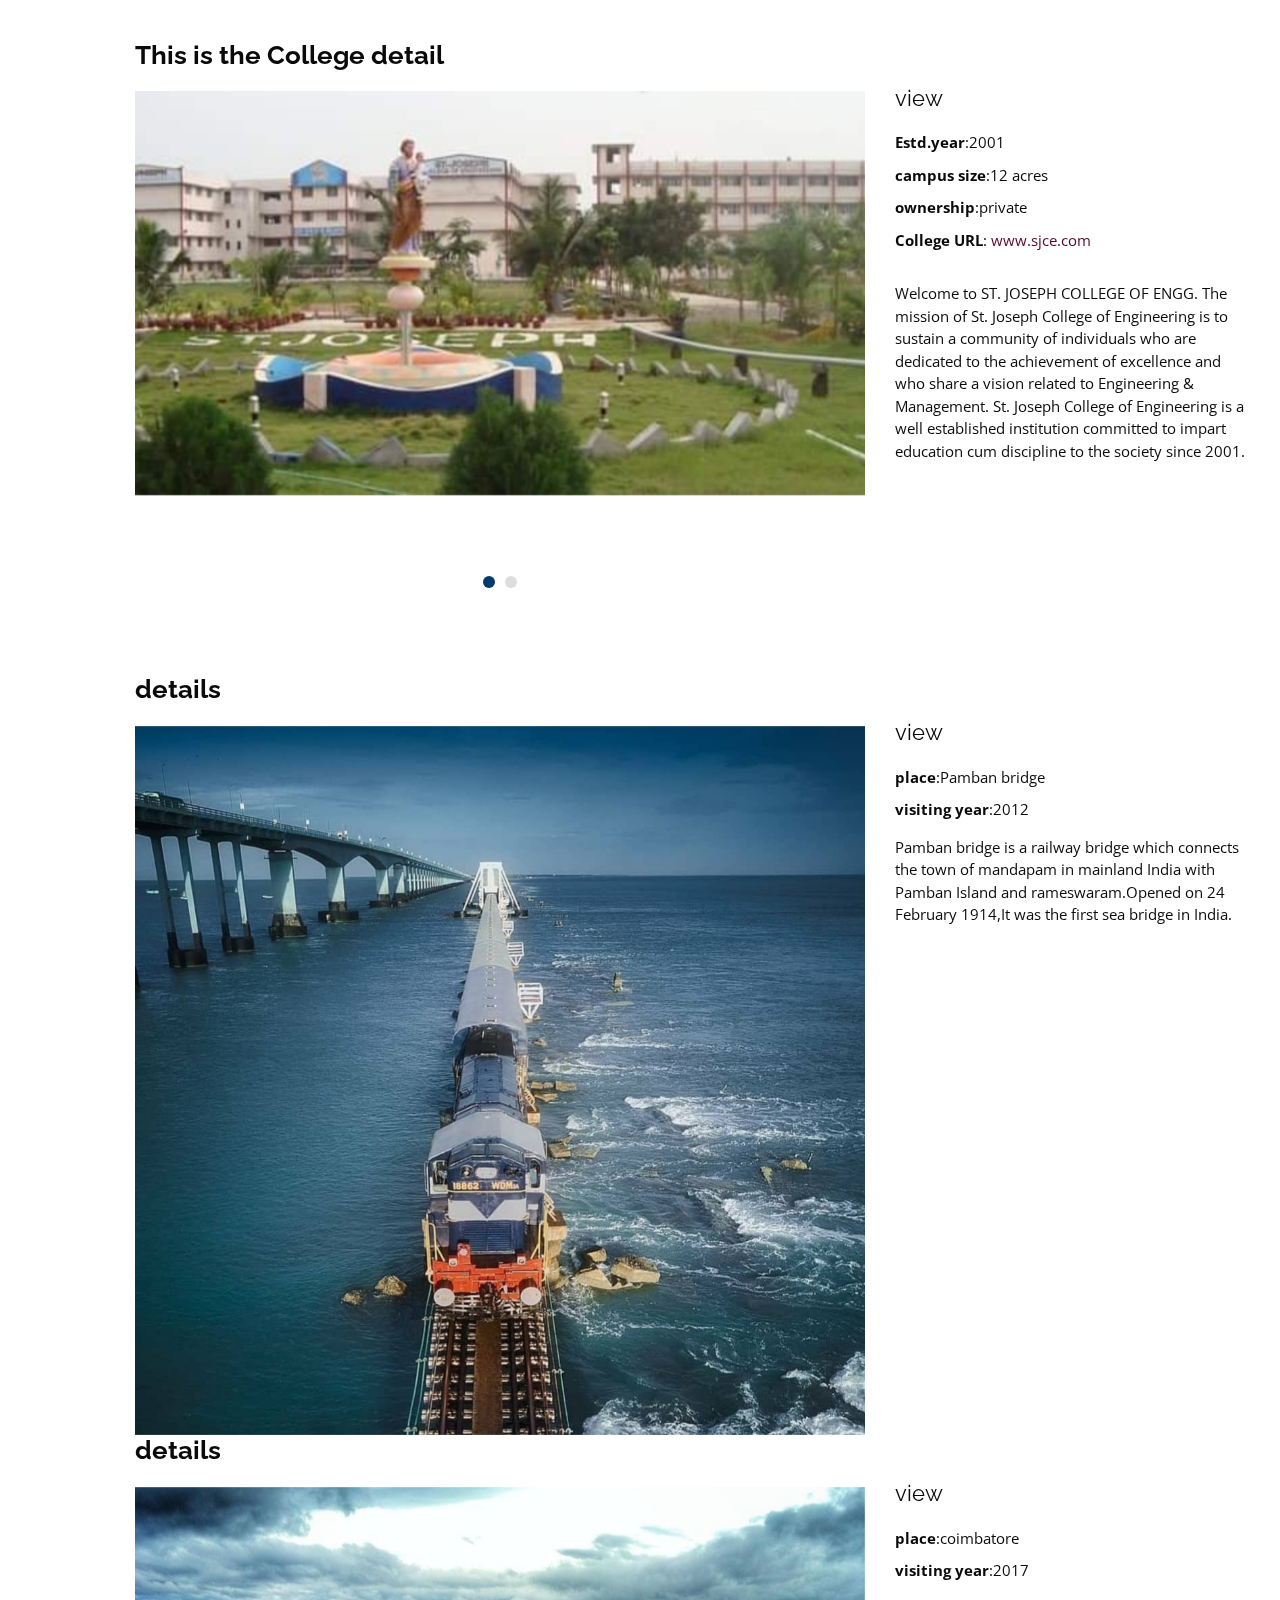
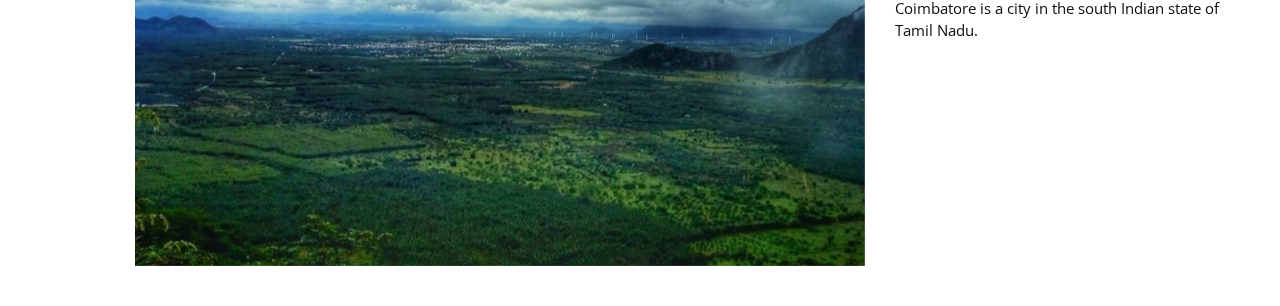
==== portfolio-details.html @ 9cac4dd3 "first commit" ====
<!DOCTYPE html>
<html lang="en">

<head>
  <meta charset="utf-8">
  <meta content="width=device-width, initial-scale=1.0" name="viewport">

  <title>Portfolio Details - Personal Bootstrap Template</title>
  <meta content="" name="description">
  <meta content="" name="keywords">

  <!-- Favicons -->
  <link href="../static/assets/img/favicon.png" rel="icon">
  <link href="../static/assets/img/apple-touch-icon.png" rel="apple-touch-icon">

  <!-- Google Fonts -->
  <link
    href="https://fonts.googleapis.com/css?family=Open+Sans:300,300i,400,400i,600,600i,700,700i|Raleway:300,300i,400,400i,500,500i,600,600i,700,700i|Poppins:300,300i,400,400i,500,500i,600,600i,700,700i"
    rel="stylesheet">

  <!-- Vendor CSS Files -->
  <link href="../static/assets/vendor/bootstrap/css/bootstrap.min.css" rel="stylesheet">
  <link href="../static/assets/vendor/icofont/icofont.min.css" rel="stylesheet">
  <link href="../static/assets/vendor/boxicons/css/boxicons.min.css" rel="stylesheet">
  <link href="../static/assets/vendor/venobox/venobox.css" rel="stylesheet">
  <link href="../static/assets/vendor/owl.carousel/assets/owl.carousel.min.css" rel="stylesheet">
  <link href="../static/assets/vendor/aos/aos.css" rel="stylesheet">

  <!-- Template Main CSS File -->
  <link href="../static/assets/css/style.css" rel="stylesheet">

  <!-- =======================================================
  * Template Name: MyResume - v2.2.1
  * Template URL: https://bootstrapmade.com/free-html-bootstrap-template-my-resume/
  * Author: BootstrapMade.com
  * License: https://bootstrapmade.com/license/
  ======================================================== -->
</head>

<body>

  <main id="main">

    <!-- ======= Portfolio Details ======= -->
    <section id="portfolio-details" class="portfolio-details">
      <div class="container" data-aos="fade-up">

        <div class="row">

          <div class="col-lg-8">
            <h2 class="portfolio-title">This is the College detail</h2>
            <div class="owl-carousel portfolio-details-carousel">
              <img src="../static/assets/img/portfolio/portfolio.1.jpg" class="img-fluid" alt="">
              <img src="../static/assets/img/portfolio/portfolio.1.1.jpg" class="img-fluid" alt="">
            </div>
          </div>

          <div class="col-lg-4 portfolio-info">
            <h3>view</h3>
            <ul>
              <li><strong>Estd.year</strong>:2001</li>
              <li><strong>campus size</strong>:12 acres</li>
              <li><strong>ownership</strong>:private</li>
              <li><strong>College URL</strong>: <a href="#">www.sjce.com</a></li>
            </ul>

            <p>Welcome to
              ST. JOSEPH COLLEGE OF ENGG.
              The mission of St. Joseph College of Engineering is to sustain a community of individuals who are
              dedicated to the achievement of excellence and who share a vision related to Engineering & Management. St.
              Joseph College of Engineering is a well established institution committed to impart education cum
              discipline to the society since 2001.

            </p>
          </div>

        </div>
      </div>
    </section>
    <section id="portfolio-details" class="portfolio-details">
      <div class="container" data-aos="fade-up">
        <div class="row">

          <div class="col-lg-8">
            <h2 class="portfolio-title">details</h2>
            <div class="owl-carousel portfolio-details-carousel">
              <img src="../static/assets/img/portfolio/portfolio.4.jpg" class="img-fluid" alt="">
            </div>
          </div>

          <div class="col-lg-4 portfolio-info">
            <h3>view</h3>
            <ul>
              <li><strong>place</strong>:Pamban bridge</li>
              <li><strong>visiting year</strong>:2012</li>

              <p>
                Pamban bridge is a railway bridge which connects the town of mandapam in mainland India with Pamban
                Island
                and rameswaram.Opened on 24 February 1914,It was the first sea bridge in India.
              </p>
          </div>
          <div class="col-lg-8">
            <h2 class="portfolio-title">details</h2>
            <div class="owl-carousel portfolio-details-carousel">
              <img src="../static/assets/img/portfolio/portfolio.7.jpg" class="img-fluid" alt="">
            </div>
          </div>

          <div class="col-lg-4 portfolio-info">
            <h3>view</h3>
            <ul>
              <li><strong>place</strong>:coimbatore</li>
              <li><strong>visiting year</strong>:2017</li>

              <p>
                Coimbatore is a city in the south Indian state of Tamil Nadu.
              </p>
          </div>

        </div>

      </div>
    </section>



    <!-- End Portfolio Details -->

  </main><!-- End #main -->

  <a href="#" class="back-to-top"><i class="bx bx-up-arrow-alt"></i></a>
  <div id="preloader"></div>

  <!-- Vendor JS Files -->
  <script src="../static/assets/vendor/jquery/jquery.min.js"></script>
  <script src="../static/assets/vendor/bootstrap/js/bootstrap.bundle.min.js"></script>
  <script src="../static/assets/vendor/jquery.easing/jquery.easing.min.js"></script>
  <script src="../static/assets/vendor/php-email-form/validate.js"></script>
  <script src="../static/assets/vendor/waypoints/jquery.waypoints.min.js"></script>
  <script src="../static/assets/vendor/counterup/counterup.min.js"></script>
  <script src="../static/assets/vendor/isotope-layout/isotope.pkgd.min.js"></script>
  <script src="../static/assets/vendor/venobox/venobox.min.js"></script>
  <script src="../static/assets/vendor/owl.carousel/owl.carousel.min.js"></script>
  <script src="../static/assets/vendor/typed.js/typed.min.js"></script>
  <script src="../static/assets/vendor/aos/aos.js"></script>

  <!-- Template Main JS File -->
  <script src="../static/assets/js/main.js"></script>

</body>

</html>
---- static/assets/vendor/venobox/venobox.css ----
/* ------ venobox.css --------*/
.vbox-overlay *, .vbox-overlay *:before, .vbox-overlay *:after{
    -webkit-backface-visibility: hidden;
    -webkit-box-sizing:border-box;
    -moz-box-sizing:border-box;
    box-sizing:border-box;
}
.vbox-overlay * { 
    -webkit-backface-visibility: visible;
    backface-visibility: visible;
}
.vbox-overlay{
    display: -webkit-flex;
    display: flex;
    -webkit-flex-direction: column;
    flex-direction: column;
    -webkit-justify-content: center;
    justify-content: center;
    -webkit-align-items: center;
    align-items: center;
    position: fixed;
    left: 0;
    top: 0;
    bottom: 0;
    right: 0;
    z-index: 999999;
}

/* ----- navigation ----- */
.vbox-title{
    width: 100%;
    height: 40px;
    float: left;
    text-align: center;
    line-height: 28px;
    font-size: 12px;
    padding: 6px 50px;
    overflow: hidden;
    position: fixed;
    display: none;
    left: 0;
    z-index: 89;
}
.vbox-close{
    cursor: pointer;
    position: fixed;
    top: -1px;
    right: 0;
    width: 50px;
    height: 40px;
    padding: 6px;
    display: block;
    background-position:10px center;
    overflow: hidden;
    font-size: 24px;
    line-height: 1;
    text-align: center;
    z-index: 99;
}
.vbox-left{
    cursor: pointer;
    position: fixed;
    left: 0;
    height: 40px;
    overflow: hidden;
    line-height: 28px;
    font-size: 12px;
    z-index: 99;
    display: flex;
    align-items:center;
}
.vbox-num{
    display: inline-block;
    margin: 6px 0 6px 15px;
}
/* ----- Social share ----- */
.vbox-share{
    line-height: 28px;
    font-size: 12px;
    overflow: hidden;
    position: fixed;
    left: 0;
    z-index: 98;
    display: flex;
    align-items:center;
    justify-content: center;
    width: 100%;
    text-align: center;
}
.vbox-share svg{
    max-height: 28px;
    width: 28px;
    z-index: 10;
    margin-left: 12px;
    margin-top: 6px;
    margin-bottom: 6px;
    vertical-align: middle;
}


/* ----- navigation ARROWS ----- */
.vbox-next, .vbox-prev{
    position: fixed;
    top: 50%;
    margin-top: -15px;
    overflow: hidden;
    cursor: pointer;
    display: block;
    width: 45px;
    height: 45px;
    z-index: 99;
}
.vbox-next span, .vbox-prev span{
    position: relative;
    width: 20px;
    height: 20px;
    border: 2px solid transparent;
    border-top-color: #B6B6B6;
    border-right-color: #B6B6B6;
    text-indent: -100px;
    position: absolute;
    top: 8px;
    display: block;
}
.vbox-prev{
    left: 15px;
}
.vbox-next{
    right: 15px;
}
.vbox-prev span{
    left: 10px;
    -ms-transform: rotate(-135deg);
    -webkit-transform: rotate(-135deg);
    transform: rotate(-135deg);
}
.vbox-next span{
    -ms-transform: rotate(45deg);
    -webkit-transform: rotate(45deg);
    transform: rotate(45deg);
    right: 10px;
}
/* ------- inline window ------ */
.vbox-inline{
    width: 420px;
    height: 315px;
    height: 70vh;
    padding: 10px;
    background: #fff;
    margin: 0 auto;
    overflow: auto;
    text-align: left;
}
/* ------- Video & iFrames window ------ */
.venoframe{
    max-width: 100%;
    width: 100%;
    border: none;
    width: 100%;
    height: 260px;
    height: 70vh;
}
.venoframe.vbvid{
    height: 260px;
}
@media (min-width: 768px) {
    .venoframe, .vbox-inline{
        width: 90%;
        height: 360px;
        height: 70vh;
    }
    .venoframe.vbvid{
        width: 640px;
        height: 360px;
    }
}
@media (min-width: 992px) {
    .venoframe, .vbox-inline{
        max-width: 1200px;
        width: 80%;
        height: 540px;
        height: 70vh;
    }
    .venoframe.vbvid{
        width: 960px;
        height: 540px;
    }
}
/* 
Please do NOT edit this part! 
or at least read this note: http://i.imgur.com/7C0ws9e.gif
*/
.vbox-open{
    overflow: hidden;
}
.vbox-container{
    position: absolute;
    left: 0;
    right: 0;
    top: 0;
    bottom: 0;
    overflow-x: hidden;
    overflow-y: scroll;
    overflow-scrolling: touch;
    -webkit-overflow-scrolling: touch;
    z-index: 20;
    max-height: 100%;

}

.vbox-content{
    text-align: center;
    float: left;
    width: 100%;
    position: relative;
    overflow: hidden;
    padding: 20px 4%;
}
.vbox-container img{
    max-width: 100%;
    height: auto;
}
.vbox-figlio{
    box-shadow: 0 0 12px rgba(0,0,0,0.19), 0 6px 6px rgba(0,0,0,0.23);
    max-width: 100%;
    text-align: initial;
}
img.vbox-figlio{
    -webkit-user-select: none;
-khtml-user-select: none;
-moz-user-select: none;
-o-user-select: none;
user-select: none;
}
.vbox-content.swipe-left{
    margin-left: -200px !important;
}
.vbox-content.swipe-right{
    margin-left: 200px !important;
}
.vbox-animated{
    webkit-transition: margin 300ms ease-out;
    transition: margin 300ms ease-out;
}

/* ---------- preloader ----------
 * SPINKIT 
 * http://tobiasahlin.com/spinkit/
-------------------------------- */
.sk-double-bounce,.sk-rotating-plane{width:40px;height:40px;margin:40px auto}.sk-rotating-plane{background-color:#333;-webkit-animation:sk-rotatePlane 1.2s infinite ease-in-out;animation:sk-rotatePlane 1.2s infinite ease-in-out}@-webkit-keyframes sk-rotatePlane{0%{-webkit-transform:perspective(120px) rotateX(0) rotateY(0);transform:perspective(120px) rotateX(0) rotateY(0)}50%{-webkit-transform:perspective(120px) rotateX(-180.1deg) rotateY(0);transform:perspective(120px) rotateX(-180.1deg) rotateY(0)}100%{-webkit-transform:perspective(120px) rotateX(-180deg) rotateY(-179.9deg);transform:perspective(120px) rotateX(-180deg) rotateY(-179.9deg)}}@keyframes sk-rotatePlane{0%{-webkit-transform:perspective(120px) rotateX(0) rotateY(0);transform:perspective(120px) rotateX(0) rotateY(0)}50%{-webkit-transform:perspective(120px) rotateX(-180.1deg) rotateY(0);transform:perspective(120px) rotateX(-180.1deg) rotateY(0)}100%{-webkit-transform:perspective(120px) rotateX(-180deg) rotateY(-179.9deg);transform:perspective(120px) rotateX(-180deg) rotateY(-179.9deg)}}.sk-double-bounce{position:relative}.sk-double-bounce .sk-child{width:100%;height:100%;border-radius:50%;background-color:#333;opacity:.6;position:absolute;top:0;left:0;-webkit-animation:sk-doubleBounce 2s infinite ease-in-out;animation:sk-doubleBounce 2s infinite ease-in-out}.sk-chasing-dots .sk-child,.sk-spinner-pulse,.sk-three-bounce .sk-child{background-color:#333;border-radius:100%}.sk-double-bounce .sk-double-bounce2{-webkit-animation-delay:-1s;animation-delay:-1s}@-webkit-keyframes sk-doubleBounce{0%,100%{-webkit-transform:scale(0);transform:scale(0)}50%{-webkit-transform:scale(1);transform:scale(1)}}@keyframes sk-doubleBounce{0%,100%{-webkit-transform:scale(0);transform:scale(0)}50%{-webkit-transform:scale(1);transform:scale(1)}}.sk-wave{margin:40px auto;width:50px;height:40px;text-align:center;font-size:10px}.sk-wave .sk-rect{background-color:#333;height:100%;width:6px;display:inline-block;-webkit-animation:sk-waveStretchDelay 1.2s infinite ease-in-out;animation:sk-waveStretchDelay 1.2s infinite ease-in-out}.sk-wave .sk-rect1{-webkit-animation-delay:-1.2s;animation-delay:-1.2s}.sk-wave .sk-rect2{-webkit-animation-delay:-1.1s;animation-delay:-1.1s}.sk-wave .sk-rect3{-webkit-animation-delay:-1s;animation-delay:-1s}.sk-wave .sk-rect4{-webkit-animation-delay:-.9s;animation-delay:-.9s}.sk-wave .sk-rect5{-webkit-animation-delay:-.8s;animation-delay:-.8s}@-webkit-keyframes sk-waveStretchDelay{0%,100%,40%{-webkit-transform:scaleY(.4);transform:scaleY(.4)}20%{-webkit-transform:scaleY(1);transform:scaleY(1)}}@keyframes sk-waveStretchDelay{0%,100%,40%{-webkit-transform:scaleY(.4);transform:scaleY(.4)}20%{-webkit-transform:scaleY(1);transform:scaleY(1)}}.sk-wandering-cubes{margin:40px auto;width:40px;height:40px;position:relative}.sk-wandering-cubes .sk-cube{background-color:#333;width:10px;height:10px;position:absolute;top:0;left:0;-webkit-animation:sk-wanderingCube 1.8s ease-in-out -1.8s infinite both;animation:sk-wanderingCube 1.8s ease-in-out -1.8s infinite both}.sk-chasing-dots,.sk-spinner-pulse{width:40px;height:40px;margin:40px auto}.sk-wandering-cubes .sk-cube2{-webkit-animation-delay:-.9s;animation-delay:-.9s}@-webkit-keyframes sk-wanderingCube{0%{-webkit-transform:rotate(0);transform:rotate(0)}25%{-webkit-transform:translateX(30px) rotate(-90deg) scale(.5);transform:translateX(30px) rotate(-90deg) scale(.5)}50%{-webkit-transform:translateX(30px) translateY(30px) rotate(-179deg);transform:translateX(30px) translateY(30px) rotate(-179deg)}50.1%{-webkit-transform:translateX(30px) translateY(30px) rotate(-180deg);transform:translateX(30px) translateY(30px) rotate(-180deg)}75%{-webkit-transform:translateX(0) translateY(30px) rotate(-270deg) scale(.5);transform:translateX(0) translateY(30px) rotate(-270deg) scale(.5)}100%{-webkit-transform:rotate(-360deg);transform:rotate(-360deg)}}@keyframes sk-wanderingCube{0%{-webkit-transform:rotate(0);transform:rotate(0)}25%{-webkit-transform:translateX(30px) rotate(-90deg) scale(.5);transform:translateX(30px) rotate(-90deg) scale(.5)}50%{-webkit-transform:translateX(30px) translateY(30px) rotate(-179deg);transform:translateX(30px) translateY(30px) rotate(-179deg)}50.1%{-webkit-transform:translateX(30px) translateY(30px) rotate(-180deg);transform:translateX(30px) translateY(30px) rotate(-180deg)}75%{-webkit-transform:translateX(0) translateY(30px) rotate(-270deg) scale(.5);transform:translateX(0) translateY(30px) rotate(-270deg) scale(.5)}100%{-webkit-transform:rotate(-360deg);transform:rotate(-360deg)}}.sk-spinner-pulse{-webkit-animation:sk-pulseScaleOut 1s infinite ease-in-out;animation:sk-pulseScaleOut 1s infinite ease-in-out}@-webkit-keyframes sk-pulseScaleOut{0%{-webkit-transform:scale(0);transform:scale(0)}100%{-webkit-transform:scale(1);transform:scale(1);opacity:0}}@keyframes sk-pulseScaleOut{0%{-webkit-transform:scale(0);transform:scale(0)}100%{-webkit-transform:scale(1);transform:scale(1);opacity:0}}.sk-chasing-dots{position:relative;text-align:center;-webkit-animation:sk-chasingDotsRotate 2s infinite linear;animation:sk-chasingDotsRotate 2s infinite linear}.sk-chasing-dots .sk-child{width:60%;height:60%;display:inline-block;position:absolute;top:0;-webkit-animation:sk-chasingDotsBounce 2s infinite ease-in-out;animation:sk-chasingDotsBounce 2s infinite ease-in-out}.sk-chasing-dots .sk-dot2{top:auto;bottom:0;-webkit-animation-delay:-1s;animation-delay:-1s}@-webkit-keyframes sk-chasingDotsRotate{100%{-webkit-transform:rotate(360deg);transform:rotate(360deg)}}@keyframes sk-chasingDotsRotate{100%{-webkit-transform:rotate(360deg);transform:rotate(360deg)}}@-webkit-keyframes sk-chasingDotsBounce{0%,100%{-webkit-transform:scale(0);transform:scale(0)}50%{-webkit-transform:scale(1);transform:scale(1)}}@keyframes sk-chasingDotsBounce{0%,100%{-webkit-transform:scale(0);transform:scale(0)}50%{-webkit-transform:scale(1);transform:scale(1)}}.sk-three-bounce{margin:40px auto;width:80px;text-align:center}.sk-three-bounce .sk-child{width:20px;height:20px;display:inline-block;-webkit-animation:sk-three-bounce 1.4s ease-in-out 0s infinite both;animation:sk-three-bounce 1.4s ease-in-out 0s infinite both}.sk-circle .sk-child:before,.sk-fading-circle .sk-circle:before{display:block;border-radius:100%;content:'';background-color:#333}.sk-three-bounce .sk-bounce1{-webkit-animation-delay:-.32s;animation-delay:-.32s}.sk-three-bounce .sk-bounce2{-webkit-animation-delay:-.16s;animation-delay:-.16s}@-webkit-keyframes sk-three-bounce{0%,100%,80%{-webkit-transform:scale(0);transform:scale(0)}40%{-webkit-transform:scale(1);transform:scale(1)}}@keyframes sk-three-bounce{0%,100%,80%{-webkit-transform:scale(0);transform:scale(0)}40%{-webkit-transform:scale(1);transform:scale(1)}}.sk-circle{margin:40px auto;width:40px;height:40px;position:relative}.sk-circle .sk-child{width:100%;height:100%;position:absolute;left:0;top:0}.sk-circle .sk-child:before{margin:0 auto;width:15%;height:15%;-webkit-animation:sk-circleBounceDelay 1.2s infinite ease-in-out both;animation:sk-circleBounceDelay 1.2s infinite ease-in-out both}.sk-circle .sk-circle2{-webkit-transform:rotate(30deg);-ms-transform:rotate(30deg);transform:rotate(30deg)}.sk-circle .sk-circle3{-webkit-transform:rotate(60deg);-ms-transform:rotate(60deg);transform:rotate(60deg)}.sk-circle .sk-circle4{-webkit-transform:rotate(90deg);-ms-transform:rotate(90deg);transform:rotate(90deg)}.sk-circle .sk-circle5{-webkit-transform:rotate(120deg);-ms-transform:rotate(120deg);transform:rotate(120deg)}.sk-circle .sk-circle6{-webkit-transform:rotate(150deg);-ms-transform:rotate(150deg);transform:rotate(150deg)}.sk-circle .sk-circle7{-webkit-transform:rotate(180deg);-ms-transform:rotate(180deg);transform:rotate(180deg)}.sk-circle .sk-circle8{-webkit-transform:rotate(210deg);-ms-transform:rotate(210deg);transform:rotate(210deg)}.sk-circle .sk-circle9{-webkit-transform:rotate(240deg);-ms-transform:rotate(240deg);transform:rotate(240deg)}.sk-circle .sk-circle10{-webkit-transform:rotate(270deg);-ms-transform:rotate(270deg);transform:rotate(270deg)}.sk-circle .sk-circle11{-webkit-transform:rotate(300deg);-ms-transform:rotate(300deg);transform:rotate(300deg)}.sk-circle .sk-circle12{-webkit-transform:rotate(330deg);-ms-transform:rotate(330deg);transform:rotate(330deg)}.sk-circle .sk-circle2:before{-webkit-animation-delay:-1.1s;animation-delay:-1.1s}.sk-circle .sk-circle3:before{-webkit-animation-delay:-1s;animation-delay:-1s}.sk-circle .sk-circle4:before{-webkit-animation-delay:-.9s;animation-delay:-.9s}.sk-circle .sk-circle5:before{-webkit-animation-delay:-.8s;animation-delay:-.8s}.sk-circle .sk-circle6:before{-webkit-animation-delay:-.7s;animation-delay:-.7s}.sk-circle .sk-circle7:before{-webkit-animation-delay:-.6s;animation-delay:-.6s}.sk-circle .sk-circle8:before{-webkit-animation-delay:-.5s;animation-delay:-.5s}.sk-circle .sk-circle9:before{-webkit-animation-delay:-.4s;animation-delay:-.4s}.sk-circle .sk-circle10:before{-webkit-animation-delay:-.3s;animation-delay:-.3s}.sk-circle .sk-circle11:before{-webkit-animation-delay:-.2s;animation-delay:-.2s}.sk-circle .sk-circle12:before{-webkit-animation-delay:-.1s;animation-delay:-.1s}@-webkit-keyframes sk-circleBounceDelay{0%,100%,80%{-webkit-transform:scale(0);transform:scale(0)}40%{-webkit-transform:scale(1);transform:scale(1)}}@keyframes sk-circleBounceDelay{0%,100%,80%{-webkit-transform:scale(0);transform:scale(0)}40%{-webkit-transform:scale(1);transform:scale(1)}}.sk-cube-grid{width:40px;height:40px;margin:40px auto}.sk-cube-grid .sk-cube{width:33.33%;height:33.33%;background-color:#333;float:left;-webkit-animation:sk-cubeGridScaleDelay 1.3s infinite ease-in-out;animation:sk-cubeGridScaleDelay 1.3s infinite ease-in-out}.sk-cube-grid .sk-cube1{-webkit-animation-delay:.2s;animation-delay:.2s}.sk-cube-grid .sk-cube2{-webkit-animation-delay:.3s;animation-delay:.3s}.sk-cube-grid .sk-cube3{-webkit-animation-delay:.4s;animation-delay:.4s}.sk-cube-grid .sk-cube4{-webkit-animation-delay:.1s;animation-delay:.1s}.sk-cube-grid .sk-cube5{-webkit-animation-delay:.2s;animation-delay:.2s}.sk-cube-grid .sk-cube6{-webkit-animation-delay:.3s;animation-delay:.3s}.sk-cube-grid .sk-cube7{-webkit-animation-delay:0ms;animation-delay:0ms}.sk-cube-grid .sk-cube8{-webkit-animation-delay:.1s;animation-delay:.1s}.sk-cube-grid .sk-cube9{-webkit-animation-delay:.2s;animation-delay:.2s}@-webkit-keyframes sk-cubeGridScaleDelay{0%,100%,70%{-webkit-transform:scale3D(1,1,1);transform:scale3D(1,1,1)}35%{-webkit-transform:scale3D(0,0,1);transform:scale3D(0,0,1)}}@keyframes sk-cubeGridScaleDelay{0%,100%,70%{-webkit-transform:scale3D(1,1,1);transform:scale3D(1,1,1)}35%{-webkit-transform:scale3D(0,0,1);transform:scale3D(0,0,1)}}.sk-fading-circle{margin:40px auto;width:40px;height:40px;position:relative}.sk-fading-circle .sk-circle{width:100%;height:100%;position:absolute;left:0;top:0}.sk-fading-circle .sk-circle:before{margin:0 auto;width:15%;height:15%;-webkit-animation:sk-circleFadeDelay 1.2s infinite ease-in-out both;animation:sk-circleFadeDelay 1.2s infinite ease-in-out both}.sk-fading-circle .sk-circle2{-webkit-transform:rotate(30deg);-ms-transform:rotate(30deg);transform:rotate(30deg)}.sk-fading-circle .sk-circle3{-webkit-transform:rotate(60deg);-ms-transform:rotate(60deg);transform:rotate(60deg)}.sk-fading-circle .sk-circle4{-webkit-transform:rotate(90deg);-ms-transform:rotate(90deg);transform:rotate(90deg)}.sk-fading-circle .sk-circle5{-webkit-transform:rotate(120deg);-ms-transform:rotate(120deg);transform:rotate(120deg)}.sk-fading-circle .sk-circle6{-webkit-transform:rotate(150deg);-ms-transform:rotate(150deg);transform:rotate(150deg)}.sk-fading-circle .sk-circle7{-webkit-transform:rotate(180deg);-ms-transform:rotate(180deg);transform:rotate(180deg)}.sk-fading-circle .sk-circle8{-webkit-transform:rotate(210deg);-ms-transform:rotate(210deg);transform:rotate(210deg)}.sk-fading-circle .sk-circle9{-webkit-transform:rotate(240deg);-ms-transform:rotate(240deg);transform:rotate(240deg)}.sk-fading-circle .sk-circle10{-webkit-transform:rotate(270deg);-ms-transform:rotate(270deg);transform:rotate(270deg)}.sk-fading-circle .sk-circle11{-webkit-transform:rotate(300deg);-ms-transform:rotate(300deg);transform:rotate(300deg)}.sk-fading-circle .sk-circle12{-webkit-transform:rotate(330deg);-ms-transform:rotate(330deg);transform:rotate(330deg)}.sk-fading-circle .sk-circle2:before{-webkit-animation-delay:-1.1s;animation-delay:-1.1s}.sk-fading-circle .sk-circle3:before{-webkit-animation-delay:-1s;animation-delay:-1s}.sk-fading-circle .sk-circle4:before{-webkit-animation-delay:-.9s;animation-delay:-.9s}.sk-fading-circle .sk-circle5:before{-webkit-animation-delay:-.8s;animation-delay:-.8s}.sk-fading-circle .sk-circle6:before{-webkit-animation-delay:-.7s;animation-delay:-.7s}.sk-fading-circle .sk-circle7:before{-webkit-animation-delay:-.6s;animation-delay:-.6s}.sk-fading-circle .sk-circle8:before{-webkit-animation-delay:-.5s;animation-delay:-.5s}.sk-fading-circle .sk-circle9:before{-webkit-animation-delay:-.4s;animation-delay:-.4s}.sk-fading-circle .sk-circle10:before{-webkit-animation-delay:-.3s;animation-delay:-.3s}.sk-fading-circle .sk-circle11:before{-webkit-animation-delay:-.2s;animation-delay:-.2s}.sk-fading-circle .sk-circle12:before{-webkit-animation-delay:-.1s;animation-delay:-.1s}@-webkit-keyframes sk-circleFadeDelay{0%,100%,39%{opacity:0}40%{opacity:1}}@keyframes sk-circleFadeDelay{0%,100%,39%{opacity:0}40%{opacity:1}}.sk-folding-cube{margin:40px auto;width:40px;height:40px;position:relative;-webkit-transform:rotateZ(45deg);transform:rotateZ(45deg)}.sk-folding-cube .sk-cube{float:left;width:50%;height:50%;position:relative;-webkit-transform:scale(1.1);-ms-transform:scale(1.1);transform:scale(1.1)}.sk-folding-cube .sk-cube:before{content:'';position:absolute;top:0;left:0;width:100%;height:100%;background-color:#333;-webkit-animation:sk-foldCubeAngle 2.4s infinite linear both;animation:sk-foldCubeAngle 2.4s infinite linear both;-webkit-transform-origin:100% 100%;-ms-transform-origin:100% 100%;transform-origin:100% 100%}.sk-folding-cube .sk-cube2{-webkit-transform:scale(1.1) rotateZ(90deg);transform:scale(1.1) rotateZ(90deg)}.sk-folding-cube .sk-cube3{-webkit-transform:scale(1.1) rotateZ(180deg);transform:scale(1.1) rotateZ(180deg)}.sk-folding-cube .sk-cube4{-webkit-transform:scale(1.1) rotateZ(270deg);transform:scale(1.1) rotateZ(270deg)}.sk-folding-cube .sk-cube2:before{-webkit-animation-delay:.3s;animation-delay:.3s}.sk-folding-cube .sk-cube3:before{-webkit-animation-delay:.6s;animation-delay:.6s}.sk-folding-cube .sk-cube4:before{-webkit-animation-delay:.9s;animation-delay:.9s}@-webkit-keyframes sk-foldCubeAngle{0%,10%{-webkit-transform:perspective(140px) rotateX(-180deg);transform:perspective(140px) rotateX(-180deg);opacity:0}25%,75%{-webkit-transform:perspective(140px) rotateX(0);transform:perspective(140px) rotateX(0);opacity:1}100%,90%{-webkit-transform:perspective(140px) rotateY(180deg);transform:perspective(140px) rotateY(180deg);opacity:0}}@keyframes sk-foldCubeAngle{0%,10%{-webkit-transform:perspective(140px) rotateX(-180deg);transform:perspective(140px) rotateX(-180deg);opacity:0}25%,75%{-webkit-transform:perspective(140px) rotateX(0);transform:perspective(140px) rotateX(0);opacity:1}100%,90%{-webkit-transform:perspective(140px) rotateY(180deg);transform:perspective(140px) rotateY(180deg);opacity:0}}
---- static/assets/css/style.css ----
/**
* Template Name: MyResume - v2.2.1
* Template URL: https://bootstrapmade.com/free-html-bootstrap-template-my-resume/
* Author: BootstrapMade.com
* License: https://bootstrapmade.com/license/
*/

/*--------------------------------------------------------------
# General
--------------------------------------------------------------*/
body {
  font-family: "Open Sans", sans-serif;
  color: #0a0a0a;
}

a {
  color: #5a0630;
}

a:hover {
  color: #49042a;
  text-decoration: none;
}

h1, h2, h3, h4, h5, h6 {
  font-family: "Raleway", sans-serif;
}

/*--------------------------------------------------------------
# Back to top button
--------------------------------------------------------------*/
.back-to-top {
  position: fixed;
  display: none;
  width: 40px;
  height: 40px;
  border-radius: 50px;
  right: 15px;
  bottom: 15px;
  background: #5c0334;
  color: rgb(172, 161, 15);
  transition: display 0.5s ease-in-out;
  z-index: 99999;
}

.back-to-top i {
  font-size: 24px;
  position: absolute;
  top: 7px;
  left: 8px;
}

.back-to-top:hover {
  color: #fff;
  background: #0678e3;
  transition:background 0.2s ease-in-out;
}

/*--------------------------------------------------------------
# Preloader
--------------------------------------------------------------*/
#preloader {
  position: fixed;
  top: 0;
  left: 0;
  right: 0;
  bottom: 0;
  z-index: 9999;
  overflow: hidden;
  background: #fff;
}

#preloader:before {
  content: "";
  position: fixed;
  top: calc(50% - 30px);
  left: calc(50% - 30px);
  border: 6px solid #0563bb;
  border-top-color: #fff;
  border-bottom-color: #fff;
  border-radius: 50%;
  width: 60px;
  height: 60px;
  -webkit-animation: animate-preloader 1s linear infinite;
  animation: animate-preloader 1s linear infinite;
}

@-webkit-keyframes animate-preloader {
  0% {
    transform: rotate(0deg);
  }
  100% {
    transform: rotate(360deg);
  }
}

@keyframes animate-preloader {
  0% {
    transform: rotate(0deg);
  }
  100% {
    transform: rotate(360deg);
  }
}

/*--------------------------------------------------------------
# Disable aos animation delay on mobile devices
--------------------------------------------------------------*/
@media screen and (max-width: 768px) {
  [data-aos-delay] {
    transition-delay: 0 !important;
  }
}

/*--------------------------------------------------------------
# Header
--------------------------------------------------------------*/
#header {
  position: fixed;
  top: 0;
  left: 0;
  bottom: 0;
  z-index: 9997;
  transition: all 0.5s;
  padding: 15px;
  overflow-y: auto;
}

@media (max-width: 992px) {
  #header {
    width: 300px;
    background: #fff;
    border-right: 1px solid #e6e9ec;
    left: -300px;
  }
}

@media (min-width: 992px) {
  #main {
    margin-left: 100px;
  }
}

/*--------------------------------------------------------------
# Navigation Menu
--------------------------------------------------------------*/
/* Desktop Navigation */
.nav-menu * {
  margin: 0;
  padding: 0;
  list-style: none;
}

.nav-menu > ul > li {
  position: relative;
  white-space: nowrap;
}

.nav-menu a {
  display: flex;
  align-items: center;
  color: #fcfbf5;
  padding: 10px 18px;
  margin-bottom: 8px;
  transition: 0.3s;
  font-size: 15px;
  border-radius: 50px;
  background: #021b63;
  height: 56px;
  width: 100%;
  overflow: hidden;
  transition: 0.3s;
}

.nav-menu a i {
  font-size: 20px;
}

.nav-menu a span {
  padding: 0 5px 0 7px;
  color: #0c4883;
}

@media (min-width: 992px) {
  .nav-menu a {
    width: 56px;
  }
  .nav-menu a span {
    display: none;
    color: rgb(189, 161, 7);
  }
}

.nav-menu a:hover, .nav-menu .active > a, .nav-menu li:hover > a {
  color: rgb(190, 172, 6);
  background: #500229;
}

.nav-menu a:hover span, .nav-menu .active > a span, .nav-menu li:hover > a span {
  color: #fff;
}

.nav-menu a:hover, .nav-menu li:hover > a {
  width: 100%;
  color: #fff;
}

.nav-menu a:hover span, .nav-menu li:hover > a span {
  display: block;
}

/* Mobile Navigation */
.mobile-nav-toggle {
  position: fixed;
  right: 15px;
  top: 15px;
  z-index: 9998;
  border: 0;
  background: none;
  font-size: 24px;
  transition: all 0.4s;
  outline: none !important;
  line-height: 1;
  cursor: pointer;
  text-align: right;
}

.mobile-nav-toggle i {
  color: #052749;
}

.mobile-nav-active {
  overflow: hidden;
}

.mobile-nav-active #header {
  left: 0;
}

.mobile-nav-active .mobile-nav-toggle i {
  color: #4b0530;
}

/*--------------------------------------------------------------
# Hero Section
--------------------------------------------------------------*/
#hero {
  width: 100%;
  height: 100vh;
  background: url("../img/img.1.png") top right no-repeat;
  background-size: 400px;
  position: relative;
}

@media (min-width: 992px) {
  #hero {
    padding-left: 160px;
  }
}

#hero:before {
  content: "";
  background: rgba(244, 245, 183, 0.8);
  position: absolute;
  bottom: 0;
  top: 0;
  left: 0;
  right: 0;
}

#hero h1 {
  margin: 0;
  font-size: 64px;
  font-weight: 700;
  line-height: 56px;
  color: #042a50;
}

#hero p {
  color: #04274b;
  margin: 15px 0 0 0;
  font-size: 26px;
  font-family: "Poppins", sans-serif;
}

#hero p span {
  color: #4d062d;
  letter-spacing: 1px;
}

#hero .social-links {
  margin-top: 30px;
}

#hero .social-links a {
  font-size: 24px;
  display: inline-block;
  color: #470420;
  line-height: 1;
  margin-right: 20px;
  transition: 0.3s;
}

#hero .social-links a:hover {
  color: #500332;
}

@media (max-width: 992px) {
  #hero {
    text-align: center;
  }
  #hero h1 {
    font-size: 32px;
    line-height: 36px;
  }
  #hero p {
    margin-top: 10px;
    font-size: 20px;
    line-height: 24px;
  }
}

/*--------------------------------------------------------------
# Sections General
--------------------------------------------------------------*/
section {
  padding: 60px 0;
  overflow: hidden;
}

.section-title {
  text-align: center;
  padding-bottom: 30px;
}

.section-title h2 {
  font-size: 32px;
  font-weight: bold;
  text-transform: uppercase;
  margin-bottom: 20px;
  padding-bottom: 20px;
  position: relative;
  color: #45505b;
}

.section-title h2::before {
  content: '';
  position: absolute;
  display: block;
  width: 120px;
  height: 1px;
  background: rgba(230, 226, 228, 0.8);
  bottom: 1px;;
  bottom: 1px;
  left: calc(50% - 60px);
}

.section-title h2::after {
  content: '';
  position: absolute;
  display: block;
  width: 40px;
  height: 3px;
  background: #5f0532;
  bottom: 0;
  left: calc(50% - 20px);
}

.section-title p {
  margin-bottom: 0;
}

/*--------------------------------------------------------------
# About
--------------------------------------------------------------*/
.about .content h3 {
  font-weight: 700;
  font-size: 26px;
  color: #05193f;
}

.about .content ul {
  list-style: none;
  padding: 0;
}

.about .content ul li {
  padding-bottom: 10px;
}

.about .content ul i {
  font-size: 20px;
  padding-right: 2px;
  color: #921352;
}

.about .content p:last-child {
  margin-bottom: 0;
}


/*--------------------------------------------------------------
# Facts
--------------------------------------------------------------*/
.facts .count-box {
  padding: 30px 30px 25px 30px;
  margin-top: 30px;
  width: 100%;
  position: relative;
  text-align: center;
  background: #fff;
}

.facts .count-box i {
  position: absolute;
  top: -25px;
  left: 50%;
  transform: translateX(-50%);
  font-size: 24px;
  background: #44042f;
  padding: 12px;
  color: rgb(206, 203, 17);
  border-radius: 50px;
}

.facts .count-box span {
  font-size: 36px;
  display: block;
  font-weight: 600;
  color: #07233d;
}

.facts .count-box p {
  padding: 0;
  margin: 0;
  font-family: "Raleway", sans-serif;
  font-size: 14px;
}

/*--------------------------------------------------------------
# Akills
--------------------------------------------------------------*/
.skills .progress {
  height: 50px;
  display: block;
  background: none;
}

.skills .progress .skill {
  padding: 10px 0;
  margin: 0 0 6px 0;
  text-transform: uppercase;
  display: block;
  font-weight: 600;
  font-family: "Poppins", sans-serif;
  color: #093158;
}

.skills .progress .skill .val {
  float: right;
  font-style: normal;
}

.skills .progress-bar-wrap {
  background: #f2f3f5;
}

.skills .progress-bar {
  width: 1px;
  height: 10px;
  transition: .9s;
  background-color: #570535;
}

/*--------------------------------------------------------------
# Resume
--------------------------------------------------------------*/
.resume .resume-title {
  font-size: 26px;
  font-weight: 700;
  margin-top: 20px;
  margin-bottom: 20px;
  color: #081163;
}

.resume .resume-item {
  padding: 0 0 20px 20px;
  margin-top: -2px;
  border-left: 2px solid #580438;
  position: relative;
}

.resume .resume-item h4 {
  line-height: 18px;
  font-size: 18px;
  font-weight: 600;
  text-transform: uppercase;
  font-family: "Poppins", sans-serif;
  color: #520534;
  margin-bottom: 10px;
}

.resume .resume-item h5 {
  font-size: 16px;
  background: #f4f6f8;
  padding: 5px 15px;
  display: inline-block;
  font-weight: 600;
  margin-bottom: 10px;
}

.resume .resume-item ul {
  padding-left: 20px;
}

.resume .resume-item ul li {
  padding-bottom: 10px;
}

.resume .resume-item:last-child {
  padding-bottom: 0;
}

.resume .resume-item::before {
  content: "";
  position: absolute;
  width: 16px;
  height: 16px;
  border-radius: 50px;
  left: -9px;
  top: 0;
  background: #fff;
  border: 2px solid #500229;
}

/*--------------------------------------------------------------
# Portfolio
--------------------------------------------------------------*/
.portfolio .portfolio-item {
  margin-bottom: 30px;
}

.portfolio #portfolio-flters {
  padding: 0;
  margin: 0 auto 25px auto;
  list-style: none;
  text-align: center;
  background: #fff;
  border-radius: 50px;
  padding: 2px 15px;
}

.portfolio #portfolio-flters li {
  cursor: pointer;
  display: inline-block;
  padding: 10px 15px;
  font-size: 20px;
  font-weight: 600;
  line-height: 1;
  text-transform: uppercase;
  color: #272829;
  margin-bottom: 5px;
  transition: all 0.3s ease-in-out;
}

.portfolio #portfolio-flters li:hover, .portfolio #portfolio-flters li.filter-active {
  color: #4d062f;
}

.portfolio #portfolio-flters li:last-child {
  margin-right: 0;
}

.portfolio .portfolio-wrap {
  transition: 0.3s;
  position: relative;
  overflow: hidden;
  z-index: 1;
  background: rgba(69, 80, 91, 0.8);
}

.portfolio .portfolio-wrap::before {
  content: "";
  background: rgba(255, 255, 255, 0.7);
  position: absolute;
  left: 30px;
  right: 30px;
  top: 30px;
  bottom: 30px;
  transition: all ease-in-out 0.3s;
  z-index: 2;
  opacity: 0;
}

.portfolio .portfolio-wrap .portfolio-info {
  opacity: 0;
  position: absolute;
  top: 0;
  left: 0;
  right: 0;
  bottom: 0;
  text-align: center;
  z-index: 3;
  transition: all ease-in-out 0.3s;
  display: flex;
  flex-direction: column;
  justify-content: center;
  align-items: center;
}

.portfolio .portfolio-wrap .portfolio-info::before {
  display: block;
  content: "";
  width: 48px;
  height: 48px;
  position: absolute;
  top: 35px;
  left: 35px;
  border-top: 3px solid #d7dce1;
  border-left: 3px solid #d7dce1;
  transition: all 0.5s ease 0s;
  z-index: 9994;
}

.portfolio .portfolio-wrap .portfolio-info::after {
  display: block;
  content: "";
  width: 48px;
  height: 48px;
  position: absolute;
  bottom: 35px;
  right: 35px;
  border-bottom: 3px solid #d7dce1;
  border-right: 3px solid #d7dce1;
  transition: all 0.5s ease 0s;
  z-index: 9994;
}

.portfolio .portfolio-wrap .portfolio-info h4 {
  font-size: 20px;
  color: #214161;
  font-weight: 600;
}

.portfolio .portfolio-wrap .portfolio-info p {
  color: #1d4874;
  font-size: 14px;
  text-transform: uppercase;
  padding: 0;
  margin: 0;
}

.portfolio .portfolio-wrap .portfolio-links {
  text-align: center;
  z-index: 4;
}

.portfolio .portfolio-wrap .portfolio-links a {
  color: #255e96;
  margin: 0 2px;
  font-size: 28px;
  display: inline-block;
  transition: 0.3s;
}

.portfolio .portfolio-wrap .portfolio-links a:hover {
  color: #57072c;
}

.portfolio .portfolio-wrap:hover::before {
  top: 0;
  left: 0;
  right: 0;
  bottom: 0;
  opacity: 1;
}

.portfolio .portfolio-wrap:hover .portfolio-info {
  opacity: 1;
}

.portfolio .portfolio-wrap:hover .portfolio-info::before {
  top: 15px;
  left: 15px;
}

.portfolio .portfolio-wrap:hover .portfolio-info::after {
  bottom: 15px;
  right: 15px;
}
.portfolio-wrap{
  position:  right,left,center;
}



/*--------------------------------------------------------------
# Testimonials
--------------------------------------------------------------*/
.testimonials .section-header {
  margin-bottom: 40px;
}

.testimonials .testimonial-item {
  text-align: center;
}

.testimonials .testimonial-item .testimonial-img {
  width: 120px;
  border-radius: 50%;
  border: 4px solid #fff;
  margin: 0 auto;
}

.testimonials .testimonial-item h3 {
  font-size: 20px;
  font-weight: bold;
  margin: 10px 0 5px 0;
  color: rgb(7, 13, 87);
}

.testimonials .testimonial-item h4 {
  font-size: 14px;
  color: rgb(87, 4, 50);
  margin: 0 0 15px 0;
}

.testimonials .testimonial-item .quote-icon-left, .testimonials .testimonial-item .quote-icon-right {
  color: #500637;
  font-size: 26px;
}

.testimonials .testimonial-item .quote-icon-left {
  display: inline-block;
  left: -5px;
  position: relative;
}

.testimonials .testimonial-item .quote-icon-right {
  display: inline-block;
  right: -5px;
  position: relative;
  top: 10px;
}

.testimonials .testimonial-item p {
  font-style: italic;
  margin: 0 auto 15px auto;
}

.testimonials .owl-nav, .testimonials .owl-dots {
  margin-top: 5px;
  text-align: center;
}

.testimonials .owl-dot {
  display: inline-block;
  margin: 0 5px;
  width: 12px;
  height: 12px;
  border-radius: 50%;
  background-color: #ddd !important;
}

.testimonials .owl-dot.active {
  background-color: #520331 !important;
}

@media (min-width: 992px) {
  .testimonials .testimonial-item p {
    width: 80%;
  }
}

/*--------------------------------------------------------------
# Contact
--------------------------------------------------------------*/
.contact .info {
  width: 100%;
  background: rgb(248, 246, 246);
}

.contact .info i {
  font-size: 20px;
  color: #50042e;
  float: left;
  width: 44px;
  height: 44px;
  background: #eef7ff;
  display: flex;
  justify-content: center;
  align-items: center;
  border-radius: 50px;
  transition: all 0.3s ease-in-out;
}

.contact .info h4 {
  padding: 0 0 0 60px;
  font-size: 22px;
  font-weight: 600;
  margin-bottom: 5px;
  color: #500d41;
}

.contact .info p {
  padding: 0 0 0 60px;
  margin-bottom: 0;
  font-size: 14px;
  color: #5a074f;
}

.contact .info .email, .contact .info .phone {
  margin-top: 40px;
}

.contact .info .email:hover i, .contact .info .address:hover i, .contact .info .phone:hover i {
  background: #530231;
  color: #fff;
}

.contact .php-email-form {
  width: 100%;
  background: #fff;
}

.contact .php-email-form .form-group {
  padding-bottom: 8px;
}

.contact .php-email-form .validate {
  display: none;
  color: red;
  margin: 0 0 15px 0;
  font-weight: 400;
  font-size: 13px;
}

.contact .php-email-form .error-message {
  display: none;
  color: #fff;
  background: #ed3c0d;
  text-align: left;
  padding: 15px;
  font-weight: 600;
}

.contact .php-email-form .error-message br + br {
  margin-top: 25px;
}

.contact .php-email-form .sent-message {
  display: none;
  color: #fff;
  background: #18d26e;
  text-align: center;
  padding: 15px;
  font-weight: 600;
}

.contact .php-email-form .loading {
  display: none;
  background: #fff;
  text-align: center;
  padding: 15px;
}

.contact .php-email-form .loading:before {
  content: "";
  display: inline-block;
  border-radius: 50%;
  width: 24px;
  height: 24px;
  margin: 0 10px -6px 0;
  border: 3px solid #18d26e;
  border-top-color: #eee;
  -webkit-animation: animate-loading 1s linear infinite;
  animation: animate-loading 1s linear infinite;
}

.contact .php-email-form input, .contact .php-email-form textarea {
  border-radius: 4px;
  box-shadow: none;
  font-size: 14px;
}

.contact .php-email-form input {
  height: 44px;
}

.contact .php-email-form textarea {
  padding: 10px 12px;
}

.contact .php-email-form button[type="submit"] {
  background: #530246;
  border: 0;
  padding: 10px 35px;
  color: #fff;
  transition: 0.4s;
  border-radius: 50px;
}

.contact .php-email-form button[type="submit"]:hover {
  background: #07325a;
}

@-webkit-keyframes animate-loading {
  0% {
    transform: rotate(0deg);
  }
  100% {
    transform: rotate(360deg);
  }
}

@keyframes animate-loading {
  0% {
    transform: rotate(0deg);
  }
  100% {
    transform: rotate(360deg);
  }
}

/*--------------------------------------------------------------
# Portfolio Details
--------------------------------------------------------------*/
.portfolio-details {
  padding: 40px 0;
}

.portfolio-details .portfolio-title {
  font-size: 26px;
  font-weight: 700;
  margin-bottom: 20px;
}

.portfolio-details .portfolio-details-carousel .owl-nav, .portfolio-details .portfolio-details-carousel .owl-dots {
  margin-top: 5px;
  text-align: center;
}

.portfolio-details .portfolio-details-carousel .owl-dot {
  display: inline-block;
  margin: 0 5px;
  width: 12px;
  height: 12px;
  border-radius: 50%;
  background-color: #ddd !important;
}

.portfolio-details .portfolio-details-carousel .owl-dot.active {
  background-color: #03396b !important;
}

.portfolio-details .portfolio-info {
  padding-top: 45px;
}

.portfolio-details .portfolio-info h3 {
  font-size: 22px;
  font-weight: 400;
  margin-bottom: 20px;
}

.portfolio-details .portfolio-info ul {
  list-style: none;
  padding: 0;
  font-size: 15px;
}

.portfolio-details .portfolio-info ul li + li {
  margin-top: 10px;
}

.portfolio-details .portfolio-info p {
  font-size: 15px;
  padding: 15px 0 0 0;
}

@media (max-width: 992px) {
  .portfolio-details .portfolio-info {
    padding-top: 20px;
  }
}

/*--------------------------------------------------------------
# Footer
--------------------------------------------------------------*/
#footer {
  background:rgba(230, 226, 228, 0.8);
  color: #090c0f;
  font-size: 14px;
  text-align: center;
  padding: 30px 0;
}

#footer h3 {
  font-size: 36px;
  font-weight: 700;
  position: relative;
  font-family: "Poppins", sans-serif;
  padding: 0;
  margin: 0 0 15px 0;
}

#footer p {
  font-size: 15;
  font-style: italic;
  padding: 0;
  margin: 0 0 40px 0;
}

#footer .social-links {
  margin: 0 0 40px 0;
}

#footer .social-links a {
  font-size: 18px;
  display: inline-block;
  background: #6d032f;
  color: rgb(236, 207, 76);
  line-height: 1;
  padding: 8px 0;
  margin-right: 4px;
  border-radius: 50%;
  text-align: center;
  width: 36px;
  height: 36px;
  transition: 0.3s;
}

#footer .social-links a:hover {
  background: #5c0441;
  color: rgba(212, 178, 27, 0.8);
  text-decoration: none;
}

#footer .copyright {
  margin: 0 0 5px 0;
}

#footer .credits {
  font-size: 13px;
}
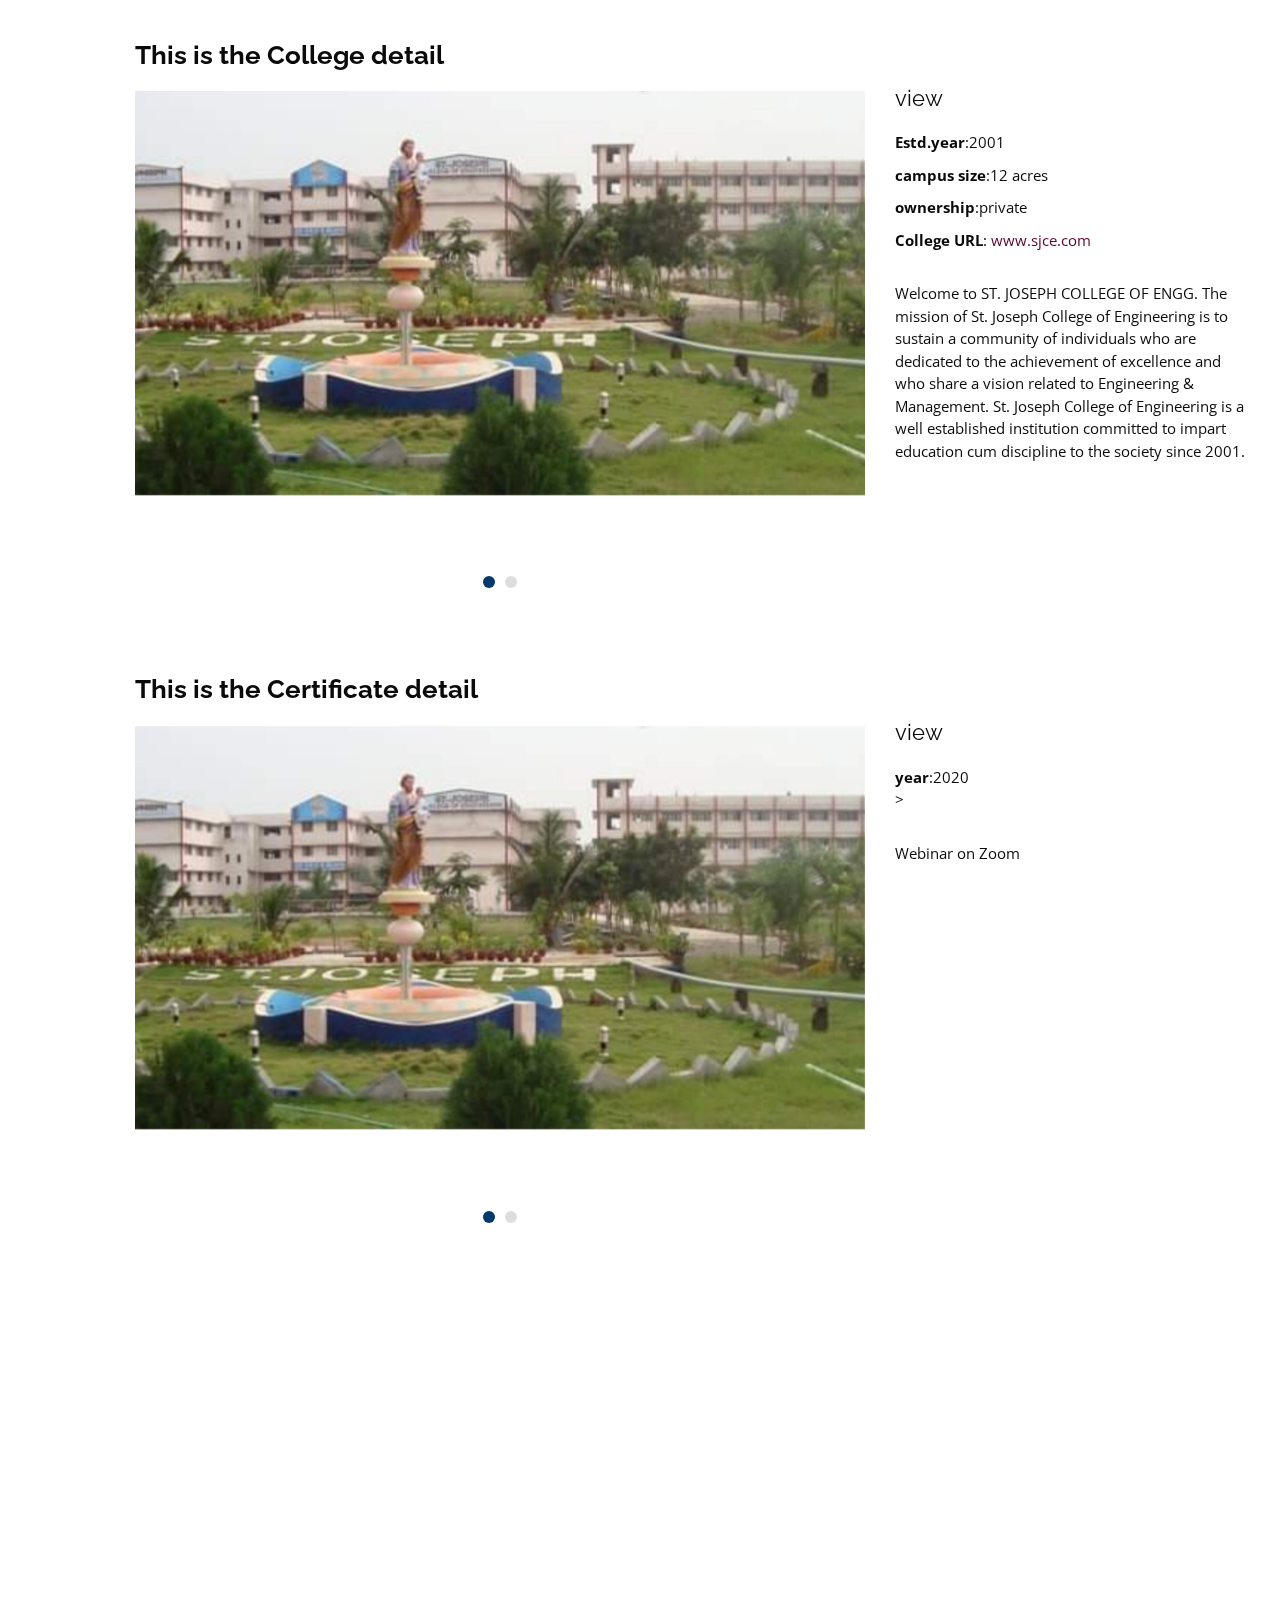
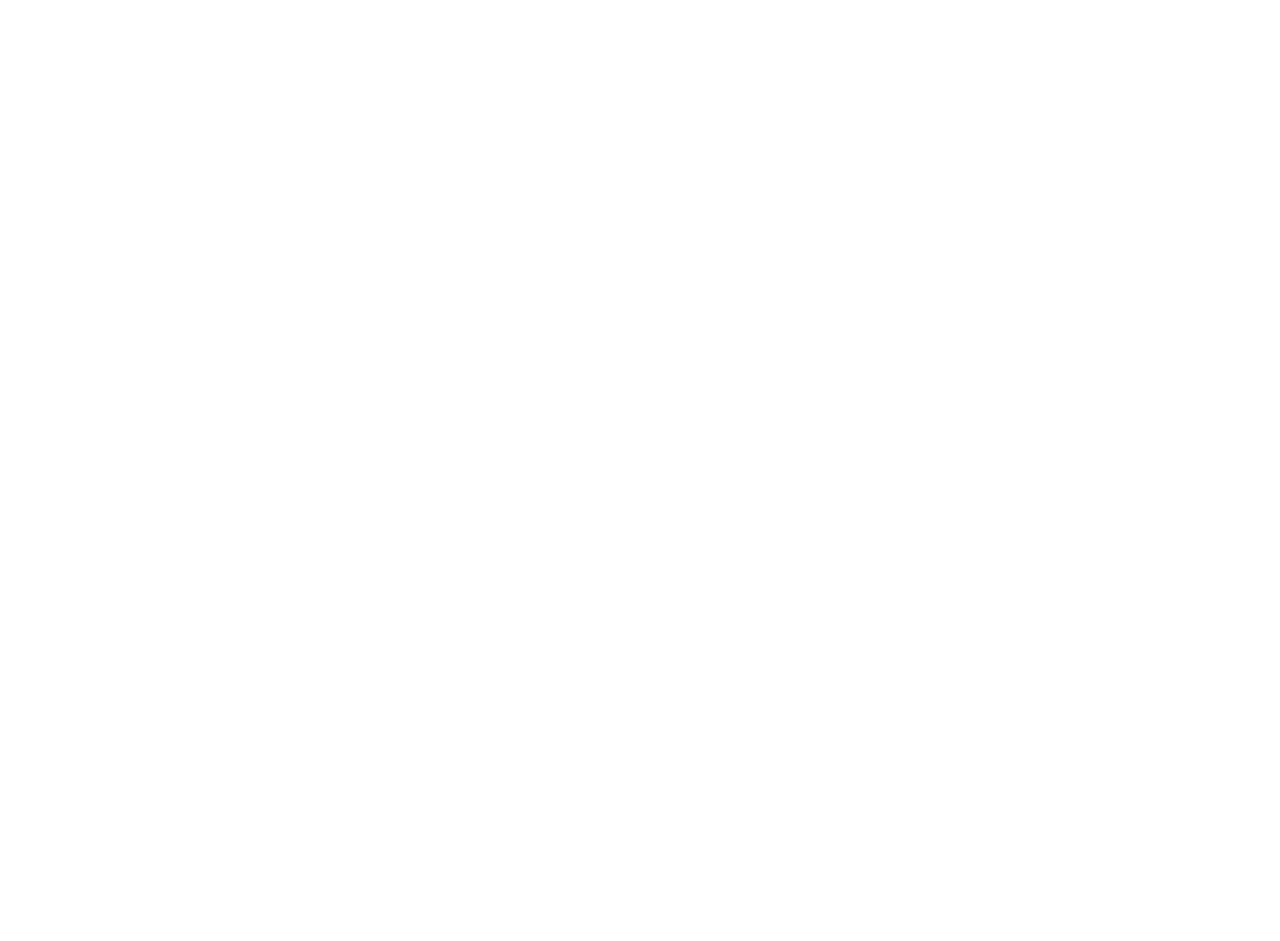
==== commit 1e890b2f: "updt" ====
--- a/portfolio-details.html
+++ b/portfolio-details.html
@@ -71,6 +71,34 @@
               Joseph College of Engineering is a well established institution committed to impart education cum
               discipline to the society since 2001.
 
+            </p>
+          </div>
+
+        </div>
+      </div>
+    </section>
+
+    <section id="portfolio-details" class="portfolio-details">
+      <div class="container" data-aos="fade-up">
+
+        <div class="row">
+
+          <div class="col-lg-8">
+            <h2 class="portfolio-title">This is the Certificate  detail</h2>
+            <div class="owl-carousel portfolio-details-carousel">
+              <img src="../static/assets/img/portfolio/portfolio.1.jpg" class="img-fluid" alt="">
+              <img src="../static/assets/img/portfolio/portfolio.1.1.jpg" class="img-fluid" alt="">
+            </div>
+          </div>
+
+          <div class="col-lg-4 portfolio-info">
+            <h3>view</h3>
+            <ul>
+              <li><strong>year</strong>:2020</li>
+              >
+            </ul>
+
+            <p>Webinar on Zoom 
             </p>
           </div>
 
